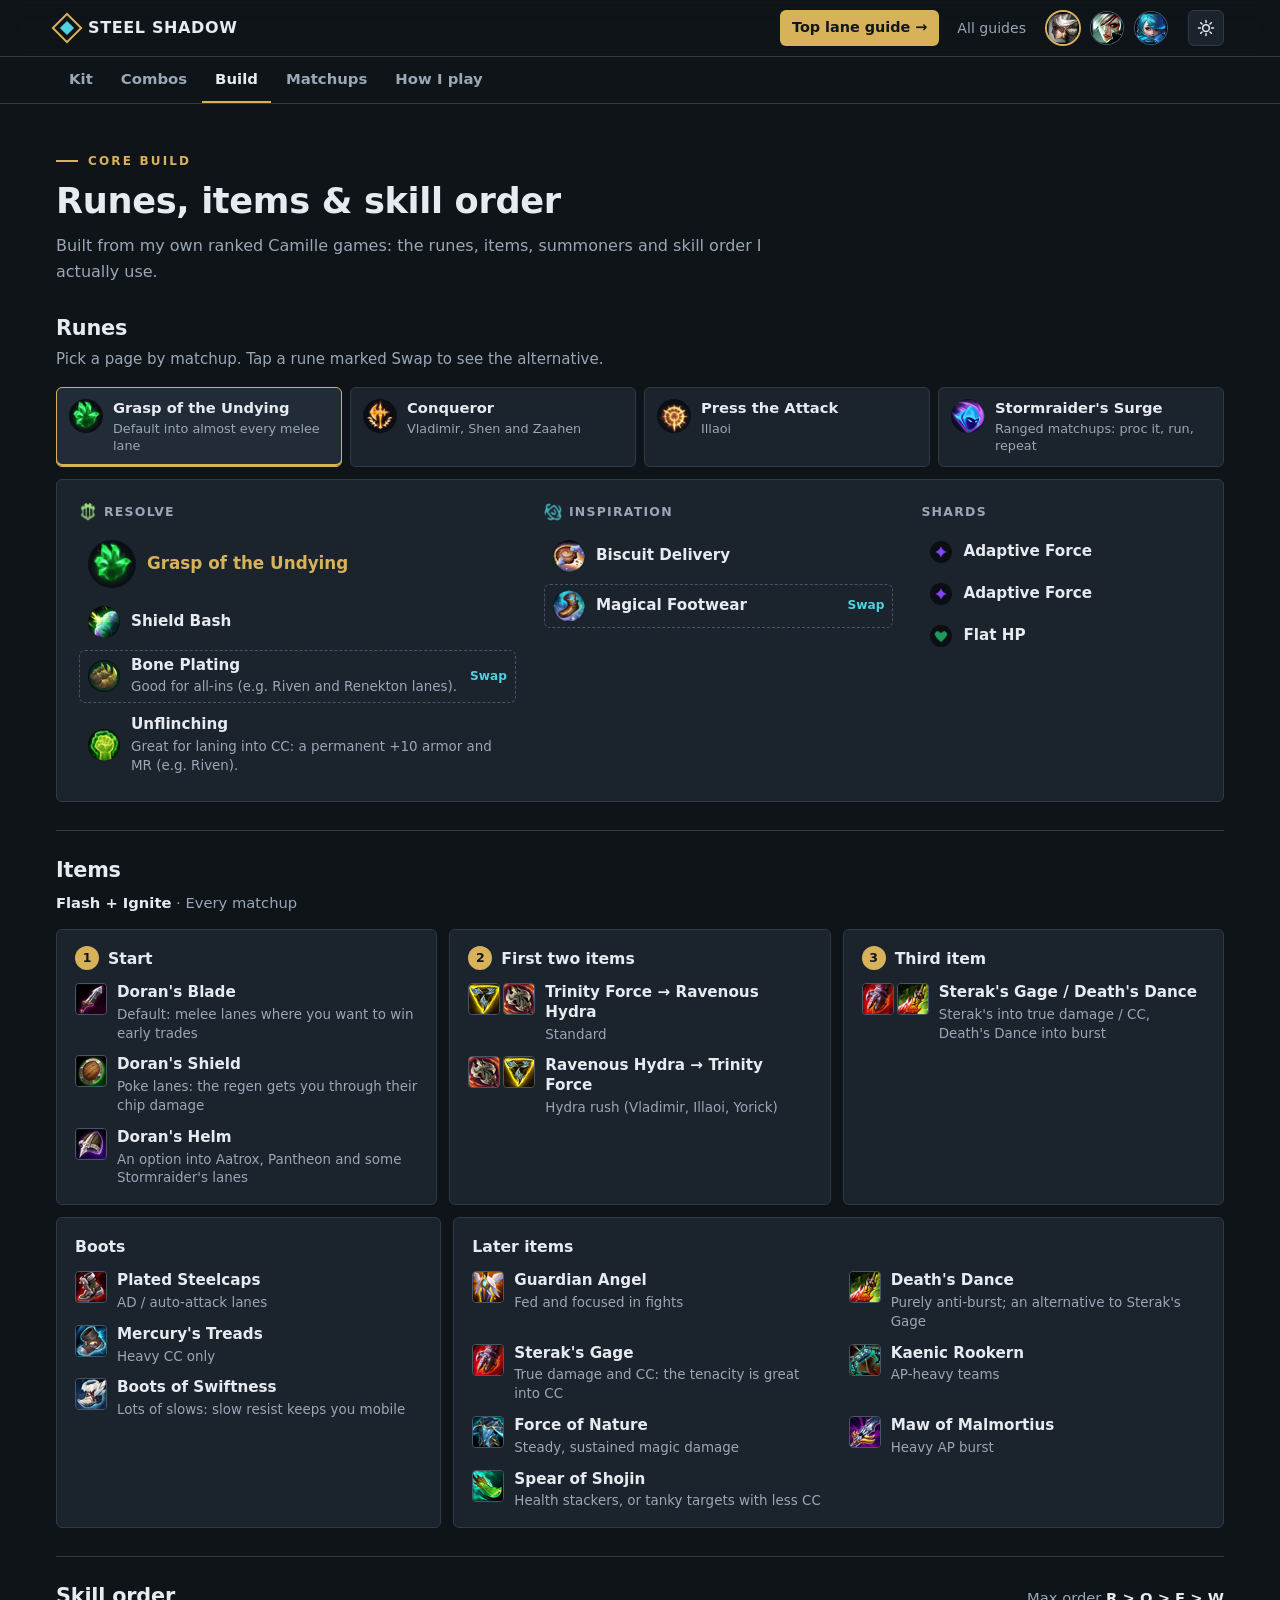
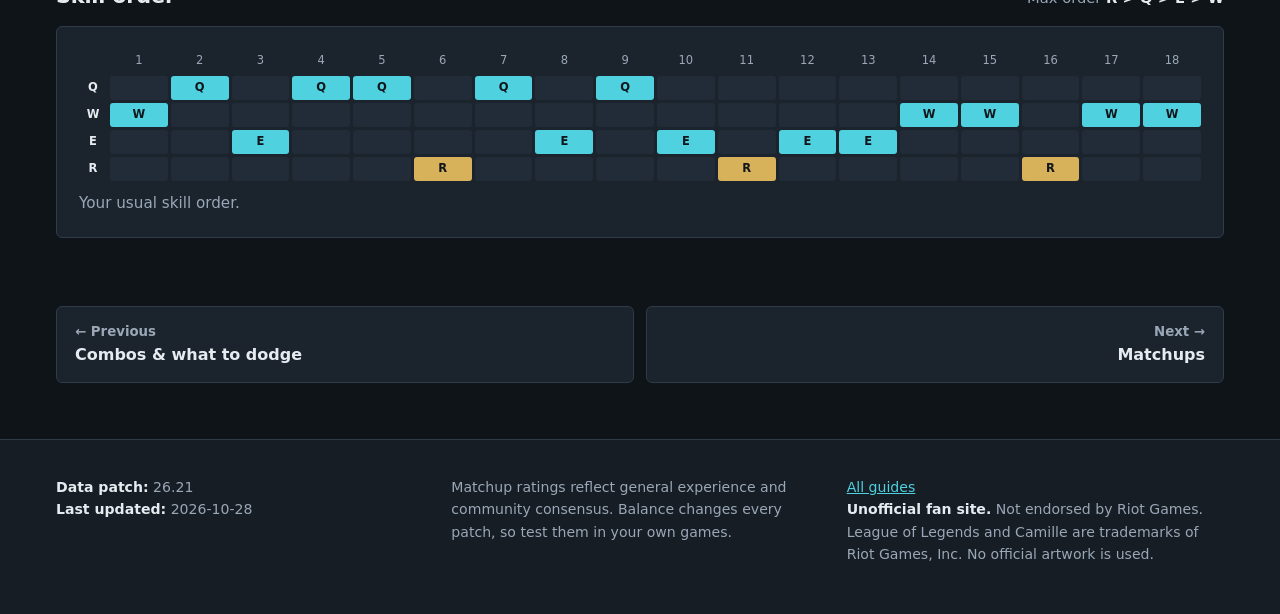
==== build.html @ 54ba2c15 "Split the guide into pages and redesign matchups and build Add Home, Kit, Combos, Build, Matchups an" ====
<!doctype html>
<html lang="en" data-theme="dark">
<head>
<meta charset="utf-8">
<meta name="viewport" content="width=device-width, initial-scale=1">
<title>Runes, items &amp; skill order · Camille Top Guide</title>
<meta name="description" content="What to run, in what order, and when to swap.">
<meta name="theme-color" content="#0f1419">
<!-- Preview card for links shared on Discord, Reddit, Twitter/X -->
<meta property="og:type" content="website">
<meta property="og:url" content="https://holymolystar.github.io/camille-guide/build.html">
<meta property="og:title" content="Camille Top Lane Guide">
<meta property="og:description" content="Runes, build, combos and every top-lane matchup from a Grandmaster-peak Camille one-trick.">
<meta property="og:image" content="https://holymolystar.github.io/camille-guide/og-image.png">
<meta property="og:image:width" content="1200">
<meta property="og:image:height" content="630">
<meta name="twitter:card" content="summary_large_image">
<meta name="twitter:image" content="https://holymolystar.github.io/camille-guide/og-image.png">
<meta name="twitter:title" content="Camille Top Lane Guide">
<meta name="twitter:description" content="Runes, build, combos and every top-lane matchup from a Grandmaster-peak Camille one-trick.">
<link rel="icon" type="image/svg+xml" href="data:image/svg+xml,%3Csvg xmlns='http://www.w3.org/2000/svg' viewBox='0 0 64 64'%3E%3Crect width='64' height='64' rx='12' fill='%230f1419'/%3E%3Cpolygon points='32,6 58,32 32,58 6,32' fill='none' stroke='%23d8b25a' stroke-width='5'/%3E%3Cpolygon points='32,20 44,32 32,44 20,32' fill='%234fd1e0'/%3E%3C/svg%3E">

<script>try{var t=localStorage.getItem("guides-theme");if(t)document.documentElement.dataset.theme=t}catch(e){}</script>
<link rel="stylesheet" href="guide.css">
</head>
<body>
<header class="topbar">
  <div class="wrap">
    <a class="brand" href="./"><span class="brand-mark" aria-hidden="true"></span> STEEL SHADOW</a>
    <nav class="nav">
      <a class="nav-cta" href="top-lane.html">Top lane guide →</a>
      <a class="all-guides" href="../hub/">All guides</a><div class="champ-links" role="group" aria-label="Switch champion guide"><a href="../camille-guide/" aria-label="Camille guide" title="Camille guide" aria-current="page"><img src="icons/camille.png" width="32" height="32" alt=""></a><a href="../riven-guide/" aria-label="Riven guide" title="Riven guide"><img src="icons/riven.png" width="32" height="32" alt=""></a><a href="../gwen-guide/" aria-label="Gwen guide" title="Gwen guide"><img src="icons/gwen.png" width="32" height="32" alt=""></a></div>
      <button class="icon-btn" id="themeToggle" type="button" aria-label="Toggle light and dark mode" title="Toggle theme">
        <svg width="18" height="18" viewBox="0 0 24 24" fill="none" stroke="currentColor" stroke-width="2" stroke-linecap="round"><circle cx="12" cy="12" r="4.5"/><path d="M12 2v2.5M12 19.5V22M2 12h2.5M19.5 12H22M4.9 4.9l1.8 1.8M17.3 17.3l1.8 1.8M4.9 19.1l1.8-1.8M17.3 6.7l1.8-1.8"/></svg>
      </button>
    </nav>
  </div>
</header>
<nav class="subnav" aria-label="Guide pages"><div class="wrap"><a href="kit.html">Kit</a><a href="combos.html">Combos</a><a href="build.html" aria-current="page">Build</a><a href="matchups.html">Matchups</a><a href="how-i-play.html">How I play</a></div></nav>
<main id="top" class="page">
<section id="build">
    <div class="wrap">
      <div class="eyebrow">Core build</div>
      <h2>Runes, items &amp; skill order</h2>
      <p class="section-lead" id="buildLead">A standard baseline. Builds shift every patch, so all of this lives in the <code>BUILD</code> object in the script and is quick to edit.</p>
      <div id="buildGrid"></div>
    </div>
  </section>
<div class="wrap"><nav class="pager" aria-label="Previous and next page"><a href="combos.html"><small>← Previous</small>Combos &amp; what to dodge</a><a class="next" href="matchups.html"><small>Next →</small>Matchups</a></nav></div>
</main>

<footer>
  <div class="wrap">
    <div><b>Data patch:</b> <span id="footPatch"></span><br><b>Last updated:</b> <span id="footUpdated"></span></div>
    <div>Matchup ratings reflect general experience and community consensus. Balance changes every patch, so test them in your own games.</div>
    <div><a href="../hub/">All guides</a><br><b>Unofficial fan site.</b> Not endorsed by Riot Games. League of Legends and Camille are trademarks of Riot Games, Inc. No official artwork is used.</div>
  </div>
</footer>
<script src="guide.js"></script>
<script>(()=>{const c=document.querySelector(".subnav [aria-current]");if(c)c.parentElement.scrollLeft=c.offsetLeft-c.parentElement.offsetLeft-16})()</script>
</body>
</html>
---- guide.css ----
:root {
    --bg: #0f1419;
    --bg-2: #161d25;
    --surface: #1b232d;
    --surface-2: #222c38;
    --line: #2f3b49;
    --line-strong: #46556a;
    --text: #e6ebf0;
    --text-dim: #9aa7b6;
    --steel: #b9c4d0;
    --accent: #d8b25a;
    --accent-2: #4fd1e0;
    --accent-ink: #11161c;
    --easy: #3fb67a;
    --even: #d9b53c;
    --hard: #e0574f;
    --vhard: #ff2e63;
    --shadow: 0 10px 30px rgba(0,0,0,.35);
    --radius: 6px;
    color-scheme: dark;
  }
  :root[data-theme="light"] {
    --bg: #eef1f5;
    --bg-2: #e3e8ee;
    --surface: #ffffff;
    --surface-2: #f4f6f9;
    --line: #d3dae3;
    --line-strong: #aeb9c7;
    --text: #18202a;
    --text-dim: #566375;
    --steel: #5b6878;
    --accent: #a77a14;
    --accent-2: #0b8a99;
    --accent-ink: #ffffff;
    --easy: #1f8f57;
    --even: #a8820b;
    --hard: #c23a32;
    --vhard: #b0103d;
    --shadow: 0 10px 30px rgba(20,30,45,.10);
    color-scheme: light;
  }
  @media (prefers-color-scheme: light) {
    :root:not([data-theme="dark"]) {
      --bg: #eef1f5; --bg-2: #e3e8ee; --surface: #ffffff; --surface-2: #f4f6f9;
      --line: #d3dae3; --line-strong: #aeb9c7; --text: #18202a; --text-dim: #566375;
      --steel: #5b6878; --accent: #a77a14; --accent-2: #0b8a99; --accent-ink: #ffffff;
      --easy: #1f8f57; --even: #a8820b; --hard: #c23a32; --vhard: #b0103d;
      --shadow: 0 10px 30px rgba(20,30,45,.10);
      color-scheme: light;
    }
  }

  * { box-sizing: border-box; }
  html { scroll-behavior: smooth; }
  body {
    margin: 0;
    background: var(--bg);
    color: var(--text);
    font: 16px/1.6 "Inter", "Segoe UI", system-ui, -apple-system, Roboto, Helvetica, Arial, sans-serif;
    -webkit-font-smoothing: antialiased;
  }
  a { color: var(--accent-2); }
  .wrap { max-width: 1200px; margin: 0 auto; padding: 0 16px; }
  .wrap.wide { max-width: 1480px; }
  section { padding: 72px 0; border-top: 1px solid var(--line); }
  h1, h2, h3 { line-height: 1.15; letter-spacing: -.01em; margin: 0; }
  h2 { font-size: clamp(1.6rem, 3vw, 2.2rem); }
  .eyebrow {
    font-size: .75rem; font-weight: 700; letter-spacing: .18em; text-transform: uppercase;
    color: var(--accent); margin-bottom: 10px; display: flex; align-items: center; gap: 10px;
  }
  .eyebrow::before { content: ""; width: 22px; height: 2px; background: var(--accent); }
  .section-lead { color: var(--text-dim); max-width: 70ch; margin: 12px 0 32px; }

  /* Top bar */
  .topbar {
    position: sticky; top: 0; z-index: 50;
    background: color-mix(in srgb, var(--bg) 85%, transparent);
    backdrop-filter: blur(10px);
    border-bottom: 1px solid var(--line);
  }
  .topbar .wrap { display: flex; align-items: center; justify-content: space-between; height: 56px; gap: 12px; }
  .brand { display: flex; align-items: center; gap: 10px; font-weight: 700; letter-spacing: .04em; color: var(--text); text-decoration: none; }
  .brand-mark { width: 22px; height: 22px; position: relative; }
  .brand-mark::before, .brand-mark::after {
    content: ""; position: absolute; inset: 0; border: 2px solid var(--accent); transform: rotate(45deg);
  }
  .brand-mark::after { inset: 6px; background: var(--accent-2); border: 0; }
  .nav { display: flex; gap: 18px; align-items: center; }
  .nav a { color: var(--text-dim); text-decoration: none; font-size: .9rem; transition: color .2s; }
  .nav a:hover { color: var(--text); }
  .nav a.nav-cta { color: var(--accent-ink); background: var(--accent); font-weight: 700; padding: 6px 12px; border-radius: var(--radius); }
  .nav a.nav-cta:hover { color: var(--accent-ink); filter: brightness(1.08); }
  @media (max-width: 760px) { .nav a.nav-cta { display: inline-block; font-size: .8rem; padding: 5px 10px; } }
  .toplane-banner { margin-top: 28px; display: flex; align-items: center; justify-content: space-between; gap: 20px; flex-wrap: wrap;
    padding: 24px; border: 1px solid var(--accent); border-radius: var(--radius); text-decoration: none; color: var(--text);
    background: linear-gradient(135deg, color-mix(in srgb, var(--accent) 14%, var(--surface)), var(--surface)); }
  .toplane-banner h3 { font-size: 1.2rem; }
  .toplane-banner p { color: var(--text-dim); margin: 8px 0 0; max-width: 60ch; }
  .toplane-banner:hover { box-shadow: var(--shadow); }
  @media (max-width: 760px) { .nav a { display: none; } }
  .icon-btn {
    background: var(--surface); color: var(--text); border: 1px solid var(--line);
    width: 36px; height: 36px; border-radius: var(--radius); cursor: pointer; display: grid; place-items: center;
    transition: border-color .2s, transform .2s;
  }
  .icon-btn:hover { border-color: var(--accent); }

  /* Hero */
  .hero { position: relative; overflow: hidden; padding: 110px 0 96px; border-top: 0; }
  .hero-grid {
    position: absolute; inset: 0; pointer-events: none; opacity: .5;
    background-image:
      linear-gradient(var(--line) 1px, transparent 1px),
      linear-gradient(90deg, var(--line) 1px, transparent 1px);
    background-size: 48px 48px;
    mask-image: radial-gradient(ellipse at 70% 40%, #000 0%, transparent 70%);
    -webkit-mask-image: radial-gradient(ellipse at 70% 40%, #000 0%, transparent 70%);
  }
  .hero-blades { position: absolute; right: -60px; top: 40px; width: 520px; height: 520px; pointer-events: none; }
  @media (max-width: 900px) { .hero-blades { opacity: .25; right: -200px; } }
  .hero h1 { font-size: clamp(2.4rem, 6vw, 4.4rem); font-weight: 800; max-width: 14ch; }
  .hero h1 span { color: var(--accent); }
  .hero p { color: var(--text-dim); font-size: 1.15rem; max-width: 52ch; margin: 20px 0 32px; }
  .btn {
    display: inline-flex; align-items: center; gap: 10px; cursor: pointer;
    background: var(--accent); color: var(--accent-ink); border: 0; font: inherit; font-weight: 700;
    padding: 12px 22px; border-radius: var(--radius); text-decoration: none;
    clip-path: polygon(0 0, calc(100% - 12px) 0, 100% 12px, 100% 100%, 12px 100%, 0 calc(100% - 12px));
    transition: transform .2s, filter .2s;
  }
  .btn:hover { transform: translateY(-2px); filter: brightness(1.08); }
  .btn.ghost {
    background: transparent; color: var(--text); border: 1px solid var(--line-strong); clip-path: none;
  }
  .btn.ghost:hover { border-color: var(--accent-2); color: var(--accent-2); }
  .hero-stats { display: flex; gap: 36px; margin-top: 48px; flex-wrap: wrap; }
  .hero-stats div { border-left: 2px solid var(--accent-2); padding-left: 12px; }
  .hero-stats b { display: block; font-size: 1.5rem; }
  .hero-stats span { color: var(--text-dim); font-size: .85rem; }

  /* Cards */
  .grid { display: grid; gap: 16px; grid-template-columns: repeat(auto-fit, minmax(210px, 1fr)); }
  .card {
    background: var(--surface); border: 1px solid var(--line); border-radius: var(--radius);
    padding: 22px; position: relative; transition: border-color .25s, transform .25s, box-shadow .25s;
  }
  .card::after {
    content: ""; position: absolute; top: -1px; right: -1px; width: 18px; height: 18px;
    border-top: 2px solid var(--accent); border-right: 2px solid var(--accent); opacity: 0; transition: opacity .25s;
  }
  .card:hover { border-color: var(--line-strong); transform: translateY(-3px); box-shadow: var(--shadow); }
  .card:hover::after { opacity: 1; }
  .key {
    width: 40px; height: 40px; display: grid; place-items: center; font-weight: 800; color: var(--accent-2);
    border: 1.5px solid var(--accent-2); transform: rotate(45deg); margin: 6px 0 18px 4px;
  }
  .key span { transform: rotate(-45deg); }
  /* Icons (embedded Data Dragon art) */
  .ability { position: relative; width: 52px; height: 52px; margin: 0 0 16px; }
  .ability img { width: 52px; height: 52px; border-radius: 6px; border: 1.5px solid var(--accent-2); display: block; }
  .ability b {
    position: absolute; right: -6px; bottom: -6px; min-width: 20px; height: 20px; padding: 0 4px;
    display: grid; place-items: center; font-size: .72rem; border-radius: 4px;
    background: var(--accent-2); color: var(--accent-ink);
  }
  .ico { display: inline-block; vertical-align: middle; border-radius: 4px; border: 1px solid var(--line-strong); flex: none; }
  .ico-champ { width: 30px; height: 30px; margin-right: 10px; }
  .ico-item { width: 22px; height: 22px; margin-right: 6px; }
  .champ-name { display: inline-flex; align-items: center; }
  .item-label { display: flex; align-items: center; flex-wrap: wrap; gap: 2px 0; }
  .card h3 { font-size: 1.05rem; }
  .card .sub { color: var(--text-dim); font-size: .8rem; text-transform: uppercase; letter-spacing: .1em; }
  .card p { color: var(--text-dim); margin: 10px 0 0; font-size: .95rem; }
  .card .tip { margin-top: 14px; padding-top: 12px; border-top: 1px dashed var(--line); font-size: .9rem; color: var(--text); }
  .card .tip b { color: var(--accent); }

  /* Build */
  .build-grid { display: grid; gap: 16px; grid-template-columns: repeat(auto-fit, minmax(280px, 1fr)); }
  .build-card h3 { font-size: 1rem; margin-bottom: 12px; display: flex; justify-content: space-between; gap: 8px; }
  .build-card h3 small { color: var(--text-dim); font-weight: 500; font-size: .8rem; }
  .chips { display: flex; flex-wrap: wrap; gap: 8px; }
  .chip {
    background: var(--surface-2); border: 1px solid var(--line); padding: 5px 10px; border-radius: 4px; font-size: .88rem;
  }
  .chip.primary { border-color: var(--accent); color: var(--accent); }
  b.ks { display: inline-flex; align-items: center; gap: 6px; }
  .ico-rune { width: 22px; height: 22px; border-radius: 50%; background: #0b0f14; flex: none; }
  .rune-chip { display: inline-flex; align-items: center; gap: 6px; }
  button.rune-chip { font: inherit; color: inherit; cursor: pointer; border-style: dashed; }
  button.rune-chip:hover, button.rune-chip:focus-visible { border-color: var(--accent-2); }
  button.rune-chip.swapped { border-style: solid; border-color: var(--accent-2); color: var(--accent-2); }
  .rune-chip .swap { font-size: .75rem; color: var(--accent-2); font-weight: 800; }
  .rune-note { margin: 0 0 8px !important; font-size: .85rem; color: var(--text-dim); }
  .rune-note b { color: var(--text); }
  .rune-hint { margin: 0 0 12px !important; font-size: .78rem; color: var(--text-dim); font-style: italic; }
  .rune-chip img { width: 20px; height: 20px; border-radius: 50%; background: #0b0f14; }
  .rune-chip.primary img { width: 28px; height: 28px; }
  .card .sub.tree { display: flex; align-items: center; gap: 6px; }
  .card .sub.tree img { width: 18px; height: 18px; }
  .list { margin: 0; padding: 0; list-style: none; }
  .list li { padding: 8px 0; border-bottom: 1px solid var(--line); display: flex; justify-content: space-between; gap: 12px; font-size: .92rem; }
  .list li:last-child { border-bottom: 0; }
  .list.stack li { flex-direction: column; gap: 2px; }
  .list.stack li span { text-align: left; }
  .list li span { color: var(--text-dim); text-align: right; }
  .skill-order { display: grid; grid-template-columns: 28px repeat(18, minmax(18px, 1fr)); gap: 3px; font-size: .72rem; overflow-x: auto; }
  .skill-order div { height: 24px; display: grid; place-items: center; border-radius: 3px; background: var(--surface-2); color: var(--text-dim); }
  .skill-order .lbl { background: transparent; color: var(--text); font-weight: 700; }
  .skill-order .on { background: var(--accent-2); color: var(--accent-ink); font-weight: 700; }
  .skill-order .on.r { background: var(--accent); }
  .skill-order .lvl { background: transparent; }
  .note { font-size: .85rem; color: var(--text-dim); margin-top: 12px; }
  .about { display: grid; gap: 28px; grid-template-columns: repeat(auto-fit, minmax(300px, 1fr)); align-items: center; }
  .proof { margin: 0; justify-self: center; max-width: 100%; }
  .proof img {
    display: block; max-width: 100%; height: auto; border-radius: var(--radius);
    border: 1px solid var(--line-strong); box-shadow: var(--shadow);
  }
  .proof figcaption { margin-top: 8px; font-size: .8rem; color: var(--text-dim); text-align: center; }
  /* Matchup table */
  .toolbar { display: flex; flex-wrap: wrap; gap: 12px; align-items: center; margin-bottom: 16px; }
  .search {
    flex: 1 1 240px; display: flex; align-items: center; gap: 8px;
    background: var(--surface); border: 1px solid var(--line); border-radius: var(--radius); padding: 0 12px;
    transition: border-color .2s;
  }
  .search:focus-within { border-color: var(--accent-2); }
  .search input { background: transparent; border: 0; outline: 0; color: var(--text); font: inherit; padding: 10px 0; width: 100%; }
  .seg { display: flex; border: 1px solid var(--line); border-radius: var(--radius); overflow: hidden; flex-wrap: wrap; }
  .seg button {
    background: var(--surface); color: var(--text-dim); border: 0; border-right: 1px solid var(--line);
    padding: 9px 14px; font: inherit; font-size: .88rem; cursor: pointer; transition: background .2s, color .2s;
    display: flex; align-items: center; gap: 6px;
  }
  .seg button:last-child { border-right: 0; }
  .seg button:hover { color: var(--text); }
  .seg button[aria-pressed="true"] { background: var(--surface-2); color: var(--text); box-shadow: inset 0 -2px 0 var(--accent); }
  .dot { width: 8px; height: 8px; border-radius: 50%; display: inline-block; }
  .dot.easy { background: var(--easy); } .dot.even { background: var(--even); } .dot.hard { background: var(--hard); }
  .dot.vhard { background: var(--vhard); box-shadow: 0 0 0 2px color-mix(in srgb, var(--vhard) 35%, transparent); }
  .meta-row { display: flex; justify-content: space-between; align-items: center; flex-wrap: wrap; gap: 8px; font-size: .85rem; color: var(--text-dim); margin-bottom: 10px; }
  .legend { display: flex; gap: 14px; flex-wrap: wrap; align-items: center; }
  .legend span { display: inline-flex; align-items: center; gap: 6px; }

  .table-wrap {
    border: 1px solid var(--line); border-radius: var(--radius); background: var(--surface);
    overflow: auto; max-height: 78vh; -webkit-overflow-scrolling: touch;
  }
  table { border-collapse: separate; border-spacing: 0; width: 100%; min-width: 1180px; font-size: .88rem; line-height: 1.5; }
  thead th {
    position: sticky; top: 0; z-index: 3; background: var(--surface-2); text-align: left;
    font-size: .74rem; letter-spacing: .08em; text-transform: uppercase; color: var(--steel);
    padding: 12px 14px; border-bottom: 1px solid var(--line-strong); white-space: nowrap; cursor: pointer; user-select: none;
  }
  thead th:hover { color: var(--text); }
  thead th .arrow { opacity: .35; margin-left: 4px; font-size: .7rem; }
  thead th[aria-sort="ascending"] .arrow, thead th[aria-sort="descending"] .arrow { opacity: 1; color: var(--accent); }
  thead th:first-child, tbody td:first-child { position: sticky; left: 0; }
  thead th:first-child { z-index: 4; }
  tbody td:first-child { background: var(--surface); z-index: 1; box-shadow: 1px 0 0 var(--line); }
  tbody td { padding: 12px 12px; border-bottom: 1px solid var(--line); vertical-align: top; }
  tbody tr.row { transition: background .15s; }
  tbody tr.row:hover td { background: var(--surface-2); }
  tbody tr.row:nth-child(even) td { background: color-mix(in srgb, var(--surface-2) 45%, var(--surface)); }
  tbody tr.row:nth-child(even):hover td { background: var(--surface-2); }
  .col-champ { min-width: 110px; font-weight: 700; white-space: nowrap; font-size: .95rem; }
  .col-wide { min-width: 200px; }
  .col-mid { min-width: 120px; }
  .col-narrow { white-space: nowrap; }
  .col-setup { min-width: 160px; }
  .col-tips { min-width: 290px; }
  .setup b { display: block; color: var(--text); }
  .setup span { display: block; color: var(--text-dim); font-size: .82rem; }
  .storm-plan {
    margin-bottom: 8px; padding: 6px 8px; border-left: 2px solid var(--accent-2); border-radius: 3px;
    background: color-mix(in srgb, var(--accent-2) 10%, transparent); font-size: .84rem;
  }
  .storm-plan b { color: var(--accent-2); }

  /* Champ-select quick view + difficulty chart */
  .quick-grid { display: grid; gap: 16px; grid-template-columns: repeat(auto-fit, minmax(300px, 1fr)); margin-bottom: 24px; }
  .quick { border-top: 2px solid var(--accent); scroll-margin-top: 72px; }
  .quick-label { display: block; font-size: .75rem; font-weight: 700; letter-spacing: .12em; text-transform: uppercase; color: var(--accent); margin-bottom: 8px; }
  .quick-input {
    width: 100%; font: inherit; font-size: 1.1rem; padding: 12px 14px; border-radius: var(--radius);
    background: var(--surface-2); color: var(--text); border: 1px solid var(--line-strong);
  }
  .quick-input:focus { outline: none; border-color: var(--accent-2); }
  .qempty { color: var(--text-dim); font-size: .92rem; margin: 14px 0 0; }
  .ban-list { list-style: none; margin: 12px 0 0; padding: 0; }
  .ban-list li + li { border-top: 1px solid var(--line); }
  .ban-list button { all: unset; box-sizing: border-box; width: 100%; display: flex; align-items: center; gap: 10px; padding: 8px 4px; cursor: pointer; border-radius: 6px; }
  .ban-list button:hover, .ban-list button:focus-visible { background: var(--surface-2); }
  .ban-list img { width: 30px; height: 30px; border-radius: 50%; }
  .ban-list .ban-name { font-weight: 700; flex: 1; }
  .ban-list .my-ban { font-size: .7rem; font-weight: 800; letter-spacing: .06em; text-transform: uppercase; color: var(--accent-ink); background: var(--accent); border-radius: 4px; padding: 2px 6px; }
  .qcard { margin-top: 16px; }
  .qhead { display: flex; align-items: center; gap: 14px; margin-bottom: 14px; }
  .qhead img { width: 56px; height: 56px; border-radius: 6px; border: 1px solid var(--line-strong); }
  .qhead h3 { font-size: 1.3rem; margin-bottom: 6px; }
  .qcard dl { margin: 0; display: grid; gap: 12px; }
  .qcard dt { font-size: .7rem; font-weight: 700; letter-spacing: .12em; text-transform: uppercase; color: var(--accent-2); margin-bottom: 2px; }
  .qcard dd { margin: 0; font-size: .98rem; }
  .qcard .setup-line { display: flex; flex-wrap: wrap; align-items: center; gap: 4px 10px; }
  .qmore { margin-top: 14px; display: flex; flex-wrap: wrap; gap: 8px; align-items: center; font-size: .85rem; color: var(--text-dim); }
  .linkbtn {
    background: none; border: 1px solid var(--line-strong); color: var(--text); font: inherit; font-size: .85rem;
    padding: 5px 10px; border-radius: var(--radius); cursor: pointer;
  }
  .linkbtn:hover { border-color: var(--accent-2); color: var(--accent-2); }
  .diff-chart h3 { font-size: 1rem; margin-bottom: 12px; }
  .bar-row {
    display: grid; grid-template-columns: 104px 1fr 28px; align-items: center; gap: 10px; width: 100%;
    background: none; border: 0; padding: 5px 0; color: var(--text); font: inherit; font-size: .88rem; cursor: pointer; text-align: left;
  }
  .bar-track { height: 14px; display: block; }
  .bar { display: block; height: 100%; min-width: 4px; border-radius: 0 4px 4px 0; transition: filter .15s; }
  .bar.easy { background: var(--easy); } .bar.even { background: var(--even); } .bar.hard { background: var(--hard); } .bar.vhard { background: var(--vhard); }
  .bar-val { font-weight: 700; text-align: right; color: var(--text); }
  .bar-label { color: var(--text-dim); white-space: nowrap; }
  .bar-row:hover .bar, .bar-row:focus-visible .bar { filter: brightness(1.15); }
  .bar-row:hover .bar-label { color: var(--text); }
  .bar-row[aria-pressed="true"] .bar-label { color: var(--text); font-weight: 700; }
  .diff { display: inline-flex; align-items: center; gap: 8px; font-weight: 700; white-space: nowrap; }
  .pips { display: inline-flex; gap: 3px; }
  .pips i { width: 7px; height: 14px; background: var(--line); transform: skewX(-15deg); }
  .diff.easy { color: var(--easy); } .diff.even { color: var(--even); } .diff.hard { color: var(--hard); }
  .diff.easy .pips i.f { background: var(--easy); }
  .diff.even .pips i.f { background: var(--even); }
  .diff.hard .pips i.f { background: var(--hard); }
  /* 5 = very hard: solid badge so it reads differently from 4 at a glance */
  .diff.vhard {
    color: #fff; background: var(--vhard); padding: 3px 9px 3px 7px; border-radius: 4px;
    text-transform: uppercase; letter-spacing: .04em; font-size: .8rem;
    box-shadow: 0 0 14px color-mix(in srgb, var(--vhard) 45%, transparent);
  }
  .diff.vhard .pips i { background: rgba(255,255,255,.3); }
  .diff.vhard .pips i.f { background: #fff; }
  tbody tr.row.vhard td:first-child { box-shadow: inset 3px 0 0 var(--vhard), 1px 0 0 var(--line); }
  .empty { padding: 40px; text-align: center; color: var(--text-dim); }

  /* Personal stats */

  /* Tips */
  .tips { display: grid; gap: 16px; grid-template-columns: repeat(auto-fit, minmax(260px, 1fr)); }
  .tips ul { margin: 10px 0 0; padding-left: 18px; color: var(--text-dim); font-size: .94rem; }
  .tips li { margin-bottom: 6px; }
  .tips li b { color: var(--text); }
  .tips .num { font-size: .8rem; font-weight: 800; color: var(--accent); letter-spacing: .1em; }

  /* Combos & dodges */
  .combo-seq { display: flex; flex-wrap: wrap; align-items: center; gap: 6px; margin: 12px 0 4px; }
  .combo-seq img { width: 34px; height: 34px; border-radius: 5px; border: 1.5px solid var(--accent-2); display: block; }
  .combo-seq .step { position: relative; }
  .combo-seq .step b { position: absolute; right: -4px; bottom: -4px; font-size: .62rem; background: var(--accent); color: var(--bg); border-radius: 3px; padding: 0 3px; line-height: 1.3; }
  .combo-seq .step-txt { border: 1px solid var(--line-strong); border-radius: 5px; padding: 6px 8px; font-size: .78rem; font-weight: 700; }
  .combo-seq .arr { color: var(--text-dim); font-size: .85rem; }
  .dodge-grid { margin-top: 28px; }
  .dodge-list { margin: 10px 0 0; padding: 0; list-style: none; }
  .dodge-list li { display: flex; gap: 10px; align-items: flex-start; padding: 7px 0; border-bottom: 1px solid var(--line); font-size: .9rem; color: var(--text-dim); }
  .dodge-list li:last-child { border-bottom: 0; }
  .dodge-list li img { width: 26px; height: 26px; border-radius: 50%; flex: none; }
  .dodge-list li b { color: var(--text); }
  footer { border-top: 1px solid var(--line); padding: 36px 0 48px; color: var(--text-dim); font-size: .88rem; background: var(--bg-2); }
  footer .wrap { display: grid; gap: 18px; grid-template-columns: repeat(auto-fit, minmax(240px, 1fr)); }
  footer b { color: var(--text); }

  @media (prefers-reduced-motion: reduce) {
    *, *::before, *::after { transition: none !important; scroll-behavior: auto !important; }
  }
  /* GUIDE_MENU_CSS_START */
  .guides { position: relative; }
  .guides summary { list-style: none; cursor: pointer; display: flex; align-items: center; gap: 7px; height: 36px; padding: 0 12px;
    border: 1px solid var(--line); border-radius: var(--radius); background: var(--surface); color: var(--text); font-size: .88rem; font-weight: 600; }
  .guides summary::-webkit-details-marker { display: none; }
  .guides summary:hover, .guides[open] summary { border-color: var(--accent); }
  .guides-menu { position: absolute; right: 0; top: calc(100% + 8px); min-width: 190px; padding: 6px; z-index: 60;
    background: var(--surface); border: 1px solid var(--line-strong, var(--line)); border-radius: var(--radius); box-shadow: 0 12px 30px rgba(0,0,0,.3); }
  .nav .guides-menu a { display: flex; align-items: center; gap: 10px; padding: 8px 10px; border-radius: 6px; color: var(--text); font-size: .9rem; }
  .nav .guides-menu a:hover { background: var(--surface-2); color: var(--text); }
  .nav .guides-menu a::before { content: ""; width: 8px; height: 8px; border-radius: 50%; background: var(--dot, var(--text-dim)); }
  .nav .guides-menu a[aria-current] { color: var(--accent); font-weight: 700; }
  .guides-menu hr { border: 0; border-top: 1px solid var(--line); margin: 4px 2px; }
  @media (max-width: 760px) { .nav { gap: 10px; } .guides summary { padding: 0 10px; } .guides summary span { display: none; } }
  /* On phones the hero already links to the top lane page, so free up the bar */
  @media (max-width: 480px) { .topbar .nav a.nav-cta { display: none; } .brand { white-space: nowrap; } }
  /* GUIDE_MENU_CSS_END */

  /* Matchup tier board */
  :root[data-theme="light"]{--easy:#17754a;--even:#7d6108;--hard:#b5322a;--vhard:#a60e3a}
  @media (prefers-color-scheme: light){:root:not([data-theme="dark"]){--easy:#17754a;--even:#7d6108;--hard:#b5322a;--vhard:#a60e3a}}
  html:has(dialog[open]){overflow:hidden}
  .mt-tools{display:flex;flex-wrap:wrap;gap:12px;align-items:center;justify-content:space-between;margin-bottom:8px}
  .mt-search{flex:1 1 280px;max-width:420px;padding:0 14px}
  .mt-search:focus-within{outline:2px solid var(--accent-2);outline-offset:1px}
  .mt-count{color:var(--text-dim);font-size:.88rem}
  section.mt-band{display:grid;grid-template-columns:120px 1fr;gap:16px;padding:18px 0;border-top:1px solid var(--line)}
  .mt-band h3{font-size:1.05rem;padding-left:12px;border-left:3px solid var(--t)}
  .mt-band h3 small{display:block;margin-top:4px;color:var(--text-dim);font-weight:600;font-size:.84rem}
  .mt-band.easy{--t:var(--easy)}.mt-band.even{--t:var(--even)}.mt-band.hard{--t:var(--hard)}.mt-band.vhard{--t:var(--vhard)}
  .mt-tiles{display:grid;grid-template-columns:repeat(auto-fill,minmax(88px,1fr));gap:8px}
  .mt-tile{position:relative;background:var(--surface);color:var(--text);border:1px solid var(--line);border-radius:var(--radius);padding:9px 4px 7px;display:grid;justify-items:center;align-content:start;gap:5px;font:inherit;font-size:.78rem;font-weight:600;line-height:1.2;cursor:pointer;transition:transform .15s,border-color .15s,opacity .15s}
  .mt-tile:hover{border-color:var(--accent);transform:translateY(-2px)}
  .mt-tile:focus-visible,.mt-nav button:focus-visible{outline:2px solid var(--accent-2);outline-offset:2px}
  .mt-tile img{width:48px;height:48px;border-radius:6px;display:block}
  .mt-tile.dim{opacity:.22}
  .mt-tile em{position:absolute;top:3px;right:3px;font-style:normal;font-size:.7rem;font-weight:700;background:var(--accent);color:var(--accent-ink);padding:0 4px;border-radius:3px}
  dialog.mt-drawer{border:0;padding:0;margin:0 0 0 auto;width:min(540px,100vw);max-width:none;height:100dvh;max-height:none;background:var(--surface);color:var(--text);box-shadow:-20px 0 60px rgba(0,0,0,.4)}
  dialog.mt-drawer::backdrop{background:rgba(5,8,12,.55)}
  .mt-sheet{padding:18px 22px 28px}
  .mt-nav{display:flex;justify-content:space-between;gap:8px;margin-bottom:14px}
  .mt-nav div{display:flex;gap:6px}
  .mt-nav button{background:var(--surface-2);color:var(--text);border:1px solid var(--line-strong);border-radius:6px;min-width:40px;height:40px;padding:0 12px;font:inherit;font-weight:600;cursor:pointer}
  .mt-sheet ul{margin:0;padding-left:18px}.mt-sheet li{margin-bottom:6px}
  .mt-sheet .qcard{margin-top:0}
  @media (max-width:640px){section.mt-band{grid-template-columns:1fr;gap:10px}.mt-tiles{grid-template-columns:repeat(auto-fill,minmax(72px,1fr))}.mt-search{max-width:none}
    dialog.mt-drawer{margin:auto 0 0;width:100vw;height:auto;max-height:88dvh;border-radius:16px 16px 0 0}}

  .guides summary span.guide-stack{display:flex}
  @media (max-width:360px){.guide-stack img+img{display:none}}
  .guide-stack img{width:24px;height:24px;border-radius:50%;border:2px solid var(--surface);display:block;background:var(--surface)}
  .guide-stack img+img{margin-left:-8px}
  .guide-ico{width:24px;height:24px;border-radius:50%;display:block}
  .nav .guides-menu a:has(.guide-ico)::before{content:none}
  .nav .guides-menu a[aria-current] .guide-ico{box-shadow:0 0 0 2px var(--accent)}

  /* Multi-page layout */
  .subnav{position:sticky;top:57px;z-index:40;background:var(--bg);border-bottom:1px solid var(--line)}
  .subnav .wrap{display:flex;gap:2px;overflow-x:auto;scrollbar-width:none}
  .subnav a{padding:11px 13px;color:var(--text-dim);font-size:.93rem;font-weight:600;text-decoration:none;white-space:nowrap}
  .subnav a:hover{color:var(--text)}
  .subnav a:focus-visible{outline:2px solid var(--accent-2);outline-offset:-2px}
  .subnav a[aria-current]{color:var(--text);box-shadow:inset 0 -2px 0 var(--accent)}
  .page section{border-top:0;padding:48px 0 32px}
  .page section.mt-band{border-top:1px solid var(--line);padding:18px 0}
  .pager{display:flex;justify-content:space-between;gap:12px;flex-wrap:wrap;padding:8px 0 56px}
  .pager a{flex:1 1 220px;display:block;padding:14px 18px;background:var(--surface);border:1px solid var(--line);border-radius:var(--radius);color:var(--text);font-weight:700;text-decoration:none}
  .pager a:hover{border-color:var(--accent)}
  .pager a.next{text-align:right}
  .pager small{display:block;color:var(--text-dim);font-weight:600}
  .page-cards{display:grid;gap:14px;grid-template-columns:repeat(auto-fit,minmax(240px,1fr))}
  .page-card{display:block;padding:20px;background:var(--surface);border:1px solid var(--line);border-radius:var(--radius);color:var(--text);text-decoration:none;transition:border-color .2s,transform .2s}
  .page-card:hover{border-color:var(--accent);transform:translateY(-2px)}
  .page-card h3{font-size:1.1rem}
  .page-card p{margin:8px 0 0;color:var(--text-dim);font-size:.94rem}
  @media (max-width:760px){.page section{padding-top:32px}}

  /* Build page */
  .vh{position:absolute;width:1px;height:1px;overflow:hidden;clip-path:inset(50%);white-space:nowrap}
  .b-block{padding:28px 0;border-top:1px solid var(--line)}
  .b-block:first-child{border-top:0;padding-top:0}
  .b-block h3{font-size:1.3rem}
  .b-block ul,.b-block ol{list-style:none;margin:0;padding:0}
  .b-sub{margin:6px 0 16px;color:var(--text-dim);font-size:.94rem}
  .b-head{display:flex;flex-wrap:wrap;gap:6px 16px;align-items:baseline;justify-content:space-between;margin-bottom:16px}
  .b-max{color:var(--text-dim);font-size:.92rem}
  .b-max b{color:var(--text)}
  .b-block .b-summs{display:flex;flex-wrap:wrap;gap:6px 24px;margin:-8px 0 14px;color:var(--text-dim);font-size:.92rem}
  .b-summs b{color:var(--text)}
  .b-txt{min-width:0}
  .b-txt b{display:block;font-size:.95rem;line-height:1.3}
  .b-txt small{display:block;margin-top:3px;color:var(--text-dim);font-size:.84rem;line-height:1.4}
  .b-tabs{display:grid;grid-template-columns:repeat(var(--n,4),1fr);gap:8px;margin-bottom:12px}
  .b-tab{display:flex;align-items:flex-start;gap:10px;min-height:44px;padding:11px 12px;text-align:left;font:inherit;color:var(--text);background:var(--surface);border:1px solid var(--line);border-radius:var(--radius);cursor:pointer;transition:border-color .15s,background .15s}
  .b-tab img{width:34px;height:34px;flex:none;border-radius:50%;background:#0b0f14}
  .b-tab b{display:block;font-size:.92rem;line-height:1.25}
  .b-tab small{display:block;margin-top:3px;color:var(--text-dim);font-size:.8rem;line-height:1.35}
  .b-tab:hover{border-color:var(--line-strong)}
  .b-tab[aria-selected="true"]{background:var(--surface-2);border-color:var(--accent);box-shadow:inset 0 -2px 0 var(--accent)}
  .b-tab:focus-visible,.b-rune.has-opt:focus-visible{outline:2px solid var(--accent-2);outline-offset:2px}
  .b-panel{display:grid;grid-template-columns:1.25fr 1fr .8fr;gap:0 28px;padding:20px 22px;background:var(--surface);border:1px solid var(--line);border-radius:var(--radius)}
  .b-wide{grid-column:1/-1;margin:16px 0 0}
  .b-when{display:none;grid-column:1/-1;margin:0 0 14px;font-size:.9rem;color:var(--text-dim)}.b-when.show{display:block}.b-when b{color:var(--text)}
  .b-tree h4{display:flex;align-items:center;gap:7px;min-height:24px;margin:0 0 10px;font-size:.78rem;letter-spacing:.1em;text-transform:uppercase;color:var(--text-dim)}
  .b-tree h4 img{width:18px;height:18px}
  .b-tree ul{display:grid;gap:6px}
  .b-rune{display:flex;align-items:center;gap:11px;width:100%;min-height:44px;padding:5px 8px;text-align:left;font:inherit;color:var(--text);background:none;border:1px solid transparent;border-radius:var(--radius)}
  .b-rune img{width:32px;height:32px;flex:none;border-radius:50%;background:#0b0f14}
  .b-rune.small{min-height:36px;padding-block:2px}.b-rune.small img{width:22px;height:22px}
  .b-rune.b-keystone img{width:48px;height:48px}.b-rune.b-keystone b{font-size:1.05rem;color:var(--accent)}
  .b-rune.has-opt{border:1px dashed var(--line-strong);cursor:pointer;transition:border-color .15s}
  .b-rune.has-opt:hover{border-color:var(--accent-2)}
  .b-rune.swapped{border-style:solid;border-color:var(--accent-2)}
  .b-rune .b-txt{flex:1}
  .b-swap{flex:none;font-size:.76rem;font-weight:700;color:var(--accent-2)}
  .b-path{display:grid;grid-template-columns:repeat(3,1fr);gap:12px}
  .b-more{display:grid;grid-template-columns:1fr 2fr;gap:12px;margin-top:12px}
  .b-step{padding:16px 18px;background:var(--surface);border:1px solid var(--line);border-radius:var(--radius)}
  .b-step h4{display:flex;align-items:center;gap:9px;margin:0 0 12px;font-size:.98rem}
  .b-step h4 span{width:24px;height:24px;flex:none;display:grid;place-items:center;border-radius:50%;background:var(--accent);color:var(--accent-ink);font-size:.78rem}
  .b-step ul{display:grid;gap:12px}
  .b-step ul.two{grid-template-columns:repeat(2,1fr);gap:12px 20px}
  .b-item{display:flex;align-items:flex-start;gap:10px}
  .b-ico{flex:none;display:flex;gap:3px}
  .b-ico .ico-item{width:32px;height:32px;margin:0}
  @media (max-width:900px){.b-tabs{grid-template-columns:repeat(2,1fr)}.b-panel{grid-template-columns:1fr 1fr}.b-when+.b-tree{grid-column:1/-1;margin-bottom:16px}.b-path{grid-template-columns:1fr}.b-more{grid-template-columns:1fr}}
  @media (max-width:560px){.b-when{display:block;margin:0}.b-panel{grid-template-columns:1fr;padding:16px 12px;gap:16px}.b-when+.b-tree{margin-bottom:0}.b-tab{padding:10px}.b-tab small{display:none}.b-tab img{width:28px;height:28px}.b-step ul.two{grid-template-columns:1fr}}

  /* How I play page */
  .p-layout{display:grid;grid-template-columns:230px minmax(0,1fr);gap:48px;align-items:start;margin-top:8px}
  .p-layout{scroll-margin-top:120px}
  .p-rail{position:sticky;top:126px;display:grid;gap:4px}
  .p-rail button{display:flex;align-items:center;gap:10px;width:100%;min-height:44px;padding:8px 12px;text-align:left;font:inherit;font-size:.94rem;font-weight:600;color:var(--text-dim);background:none;border:0;border-left:2px solid var(--line);cursor:pointer;transition:color .15s,border-color .15s,background .15s}
  .p-rail button span{font-size:.78rem;font-weight:800;letter-spacing:.08em;color:var(--accent)}
  .p-rail button:hover{color:var(--text)}
  .p-rail button[aria-selected="true"]{color:var(--text);border-left-color:var(--accent);background:var(--surface)}
  .p-rail button:focus-visible,.p-next:focus-visible{outline:2px solid var(--accent-2);outline-offset:2px}
  .p-ch{padding-bottom:12px;scroll-margin-top:126px}
  .p-next{display:block;margin:20px 0 0 auto;min-height:44px;padding:9px 16px;text-align:right;font:inherit;font-weight:700;color:var(--text);background:var(--surface);border:1px solid var(--line);border-radius:var(--radius);cursor:pointer;transition:border-color .15s}
  .p-next:hover{border-color:var(--accent)}
  .p-next small{display:block;font-size:.78rem;font-weight:600;color:var(--text-dim)}
  .p-ch h3{display:flex;align-items:baseline;gap:12px;margin:0 0 14px;font-size:1.45rem}
  .p-ch h3 span{font-size:.82rem;font-weight:800;letter-spacing:.1em;color:var(--accent)}
  .p-rules{list-style:none;margin:0;padding:0}
  .p-rule{display:grid;grid-template-columns:200px minmax(0,1fr);gap:20px;padding:13px 0}
  .p-rule+.p-rule{border-top:1px solid var(--line)}
  .p-rule b{line-height:1.45}
  .p-rule p{margin:0;max-width:62ch;color:var(--text-dim)}
  .p-rule.alt{margin-top:12px;padding:14px 16px;border:0;border-left:3px solid var(--accent-2);border-radius:var(--radius);background:color-mix(in srgb,var(--accent-2) 9%,transparent)}
  .p-rule.alt b{color:var(--accent-2)}
  .p-rule.alt p{color:var(--text)}
  @media (max-width:860px){.p-layout{grid-template-columns:1fr;gap:20px}.p-rail{position:static;grid-template-columns:1fr 1fr;gap:6px}.p-rail button{border:1px solid var(--line);border-radius:var(--radius);padding:8px 10px;font-size:.9rem}.p-rail button[aria-selected="true"]{border-color:var(--accent);box-shadow:inset 0 -2px 0 var(--accent)}.p-rule{grid-template-columns:1fr;gap:3px}.p-next{width:100%}}

  /* Champion links */
  .champ-links{display:flex;align-items:center;gap:6px}
  .nav .champ-links a{display:grid;place-items:center;width:38px;height:38px;padding:0;border-radius:50%;transition:box-shadow .15s}
  .champ-links img{display:block;width:32px;height:32px;border-radius:50%;box-shadow:0 0 0 1px var(--line-strong);transition:box-shadow .15s}
  .nav .champ-links a:hover img{box-shadow:0 0 0 2px var(--text-dim)}
  .nav .champ-links a[aria-current] img{box-shadow:0 0 0 2px var(--accent)}
  .nav .champ-links a:focus-visible{outline:2px solid var(--accent-2);outline-offset:1px}
  .nav a.all-guides{font-size:.88rem;white-space:nowrap}
  @media (max-width:480px){.nav{gap:8px}.nav a.back{display:none}.champ-links{gap:2px}.nav .champ-links a{width:36px;height:36px}.champ-links img{width:30px;height:30px}}
  @media (max-width:360px){.topbar .brand{font-size:0;gap:0}}
  /* End champion links */
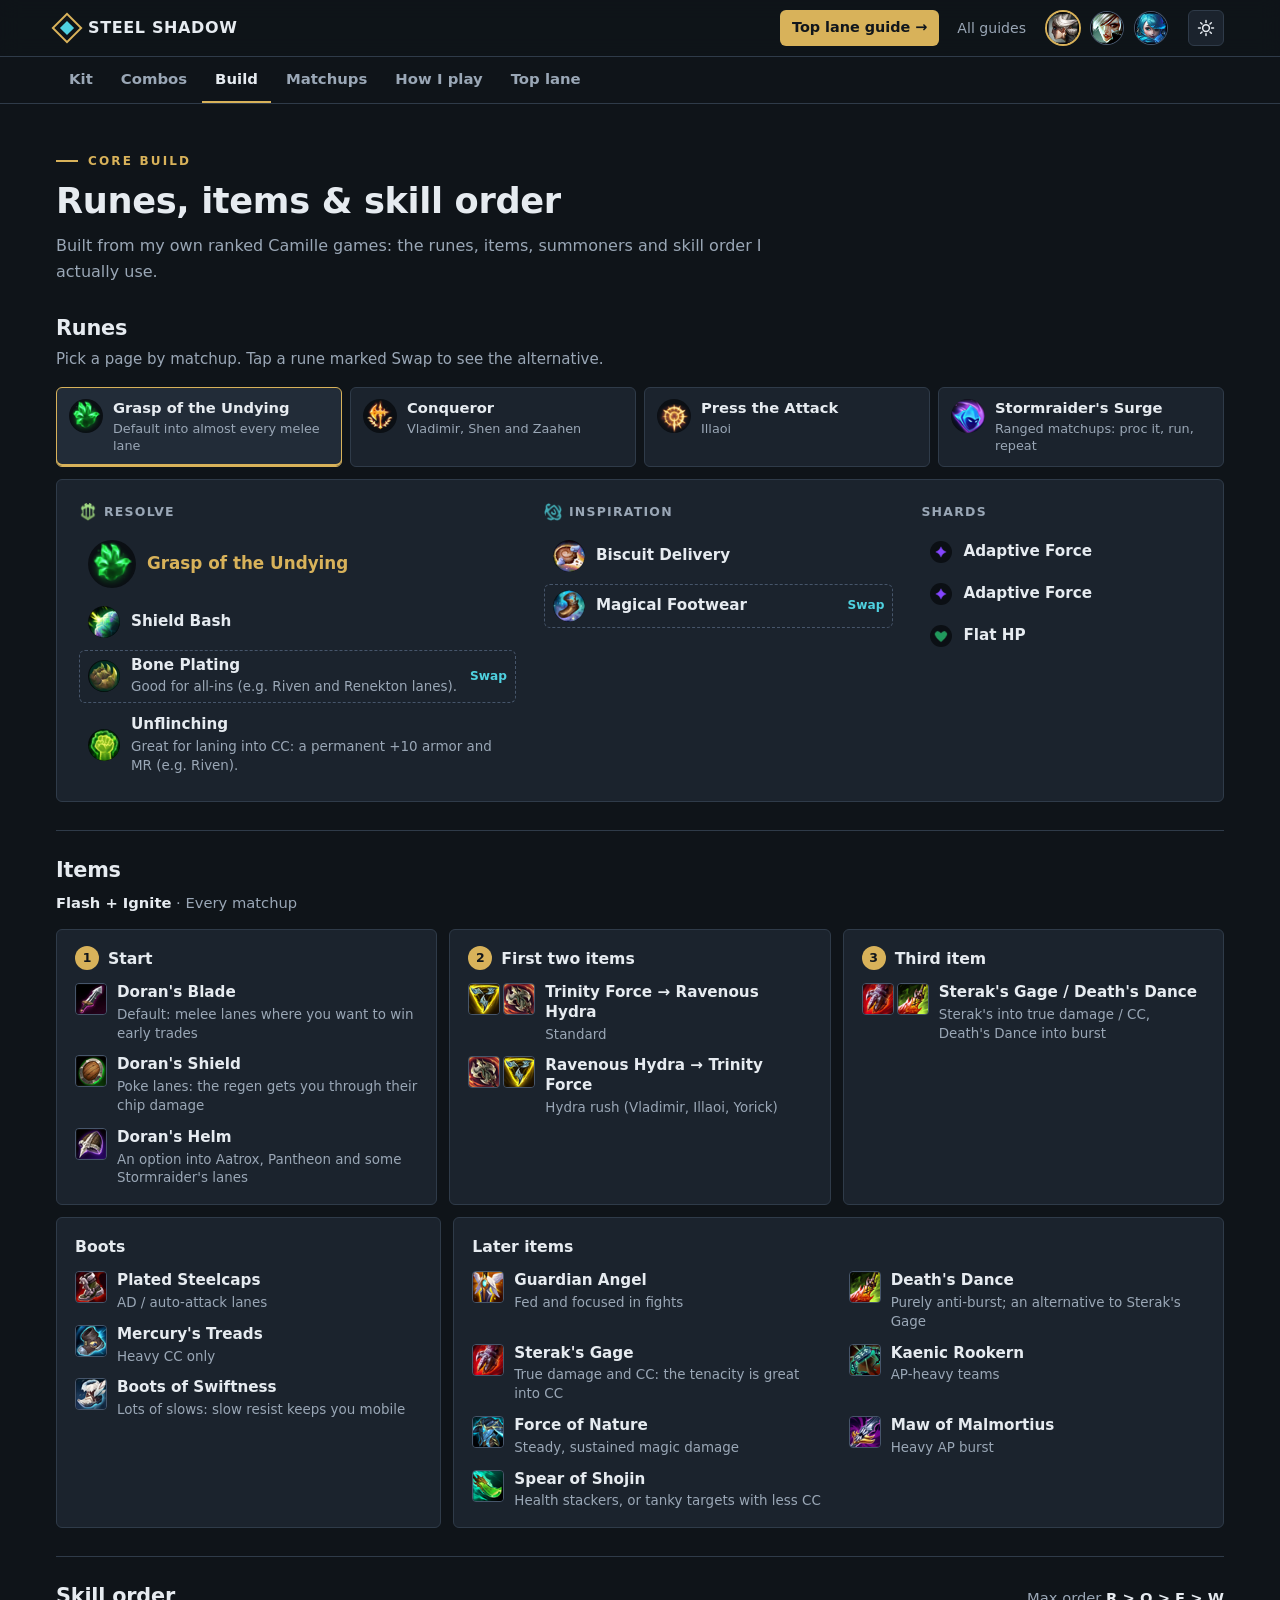
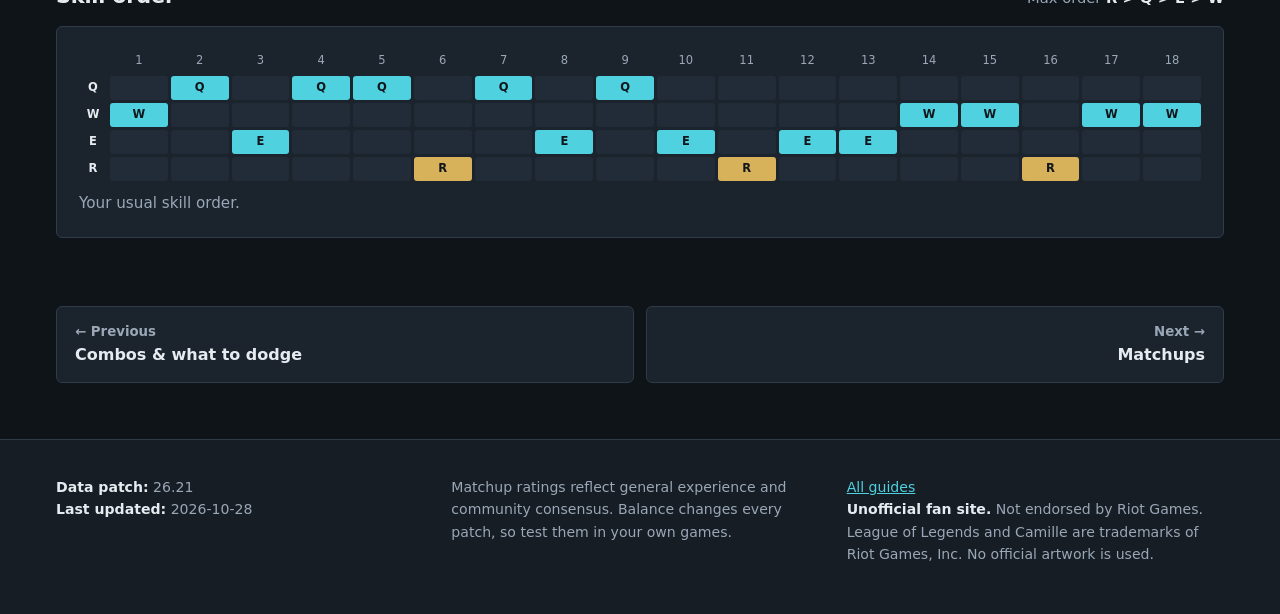
==== commit 02e9ac44: "Fix review findings Keep older Safari working, fill the Kit back link, wrap long matchup names, take" ====
--- a/build.html
+++ b/build.html
@@ -36,7 +36,7 @@
     </nav>
   </div>
 </header>
-<nav class="subnav" aria-label="Guide pages"><div class="wrap"><a href="kit.html">Kit</a><a href="combos.html">Combos</a><a href="build.html" aria-current="page">Build</a><a href="matchups.html">Matchups</a><a href="how-i-play.html">How I play</a></div></nav>
+<nav class="subnav" aria-label="Guide pages"><div class="wrap"><a href="kit.html">Kit</a><a href="combos.html">Combos</a><a href="build.html" aria-current="page">Build</a><a href="matchups.html">Matchups</a><a href="how-i-play.html">How I play</a><a href="top-lane.html">Top lane</a></div></nav>
 <main id="top" class="page">
 <section id="build">
     <div class="wrap">
--- a/guide.css
+++ b/guide.css
@@ -384,7 +384,7 @@
   .nav .guides-menu a[aria-current] { color: var(--accent); font-weight: 700; }
   .guides-menu hr { border: 0; border-top: 1px solid var(--line); margin: 4px 2px; }
   @media (max-width: 760px) { .nav { gap: 10px; } .guides summary { padding: 0 10px; } .guides summary span { display: none; } }
-  /* On phones the hero already links to the top lane page, so free up the bar */
+  /* The top lane page stays reachable from the page tabs on phones */
   @media (max-width: 480px) { .topbar .nav a.nav-cta { display: none; } .brand { white-space: nowrap; } }
   /* GUIDE_MENU_CSS_END */
 
@@ -401,11 +401,11 @@
   .mt-band h3 small{display:block;margin-top:4px;color:var(--text-dim);font-weight:600;font-size:.84rem}
   .mt-band.easy{--t:var(--easy)}.mt-band.even{--t:var(--even)}.mt-band.hard{--t:var(--hard)}.mt-band.vhard{--t:var(--vhard)}
   .mt-tiles{display:grid;grid-template-columns:repeat(auto-fill,minmax(88px,1fr));gap:8px}
-  .mt-tile{position:relative;background:var(--surface);color:var(--text);border:1px solid var(--line);border-radius:var(--radius);padding:9px 4px 7px;display:grid;justify-items:center;align-content:start;gap:5px;font:inherit;font-size:.78rem;font-weight:600;line-height:1.2;cursor:pointer;transition:transform .15s,border-color .15s,opacity .15s}
+  .mt-tile{position:relative;min-width:0;text-align:center;overflow-wrap:anywhere;hyphens:auto;background:var(--surface);color:var(--text);border:1px solid var(--line);border-radius:var(--radius);padding:9px 4px 7px;display:grid;justify-items:center;align-content:start;gap:5px;font:inherit;font-size:.78rem;font-weight:600;line-height:1.2;cursor:pointer;transition:transform .15s,border-color .15s,opacity .15s}
   .mt-tile:hover{border-color:var(--accent);transform:translateY(-2px)}
   .mt-tile:focus-visible,.mt-nav button:focus-visible{outline:2px solid var(--accent-2);outline-offset:2px}
   .mt-tile img{width:48px;height:48px;border-radius:6px;display:block}
-  .mt-tile.dim{opacity:.22}
+  .mt-tile.dim{opacity:.22;pointer-events:none}
   .mt-tile em{position:absolute;top:3px;right:3px;font-style:normal;font-size:.7rem;font-weight:700;background:var(--accent);color:var(--accent-ink);padding:0 4px;border-radius:3px}
   dialog.mt-drawer{border:0;padding:0;margin:0 0 0 auto;width:min(540px,100vw);max-width:none;height:100dvh;max-height:none;background:var(--surface);color:var(--text);box-shadow:-20px 0 60px rgba(0,0,0,.4)}
   dialog.mt-drawer::backdrop{background:rgba(5,8,12,.55)}
@@ -462,9 +462,10 @@
   .b-txt{min-width:0}
   .b-txt b{display:block;font-size:.95rem;line-height:1.3}
   .b-txt small{display:block;margin-top:3px;color:var(--text-dim);font-size:.84rem;line-height:1.4}
-  .b-tabs{display:grid;grid-template-columns:repeat(var(--n,4),1fr);gap:8px;margin-bottom:12px}
+  .b-tabs{display:grid;grid-template-columns:repeat(var(--n,4),minmax(0,1fr));gap:8px;margin-bottom:12px}
   .b-tab{display:flex;align-items:flex-start;gap:10px;min-height:44px;padding:11px 12px;text-align:left;font:inherit;color:var(--text);background:var(--surface);border:1px solid var(--line);border-radius:var(--radius);cursor:pointer;transition:border-color .15s,background .15s}
   .b-tab img{width:34px;height:34px;flex:none;border-radius:50%;background:#0b0f14}
+  .b-tab span{min-width:0;overflow-wrap:anywhere}
   .b-tab b{display:block;font-size:.92rem;line-height:1.25}
   .b-tab small{display:block;margin-top:3px;color:var(--text-dim);font-size:.8rem;line-height:1.35}
   .b-tab:hover{border-color:var(--line-strong)}
@@ -495,7 +496,7 @@
   .b-item{display:flex;align-items:flex-start;gap:10px}
   .b-ico{flex:none;display:flex;gap:3px}
   .b-ico .ico-item{width:32px;height:32px;margin:0}
-  @media (max-width:900px){.b-tabs{grid-template-columns:repeat(2,1fr)}.b-panel{grid-template-columns:1fr 1fr}.b-when+.b-tree{grid-column:1/-1;margin-bottom:16px}.b-path{grid-template-columns:1fr}.b-more{grid-template-columns:1fr}}
+  @media (max-width:900px){.b-tabs{grid-template-columns:repeat(2,minmax(0,1fr))}.b-panel{grid-template-columns:1fr 1fr}.b-when+.b-tree{grid-column:1/-1;margin-bottom:16px}.b-path{grid-template-columns:1fr}.b-more{grid-template-columns:1fr}}
   @media (max-width:560px){.b-when{display:block;margin:0}.b-panel{grid-template-columns:1fr;padding:16px 12px;gap:16px}.b-when+.b-tree{margin-bottom:0}.b-tab{padding:10px}.b-tab small{display:none}.b-tab img{width:28px;height:28px}.b-step ul.two{grid-template-columns:1fr}}
 
   /* How I play page */
@@ -534,3 +535,6 @@
   @media (max-width:480px){.nav{gap:8px}.nav a.back{display:none}.champ-links{gap:2px}.nav .champ-links a{width:36px;height:36px}.champ-links img{width:30px;height:30px}}
   @media (max-width:360px){.topbar .brand{font-size:0;gap:0}}
   /* End champion links */
+
+  /* Light theme accents, AA on small text */
+  :root[data-theme="light"]{--accent:#8a6410;--accent-2:#0a7382}
